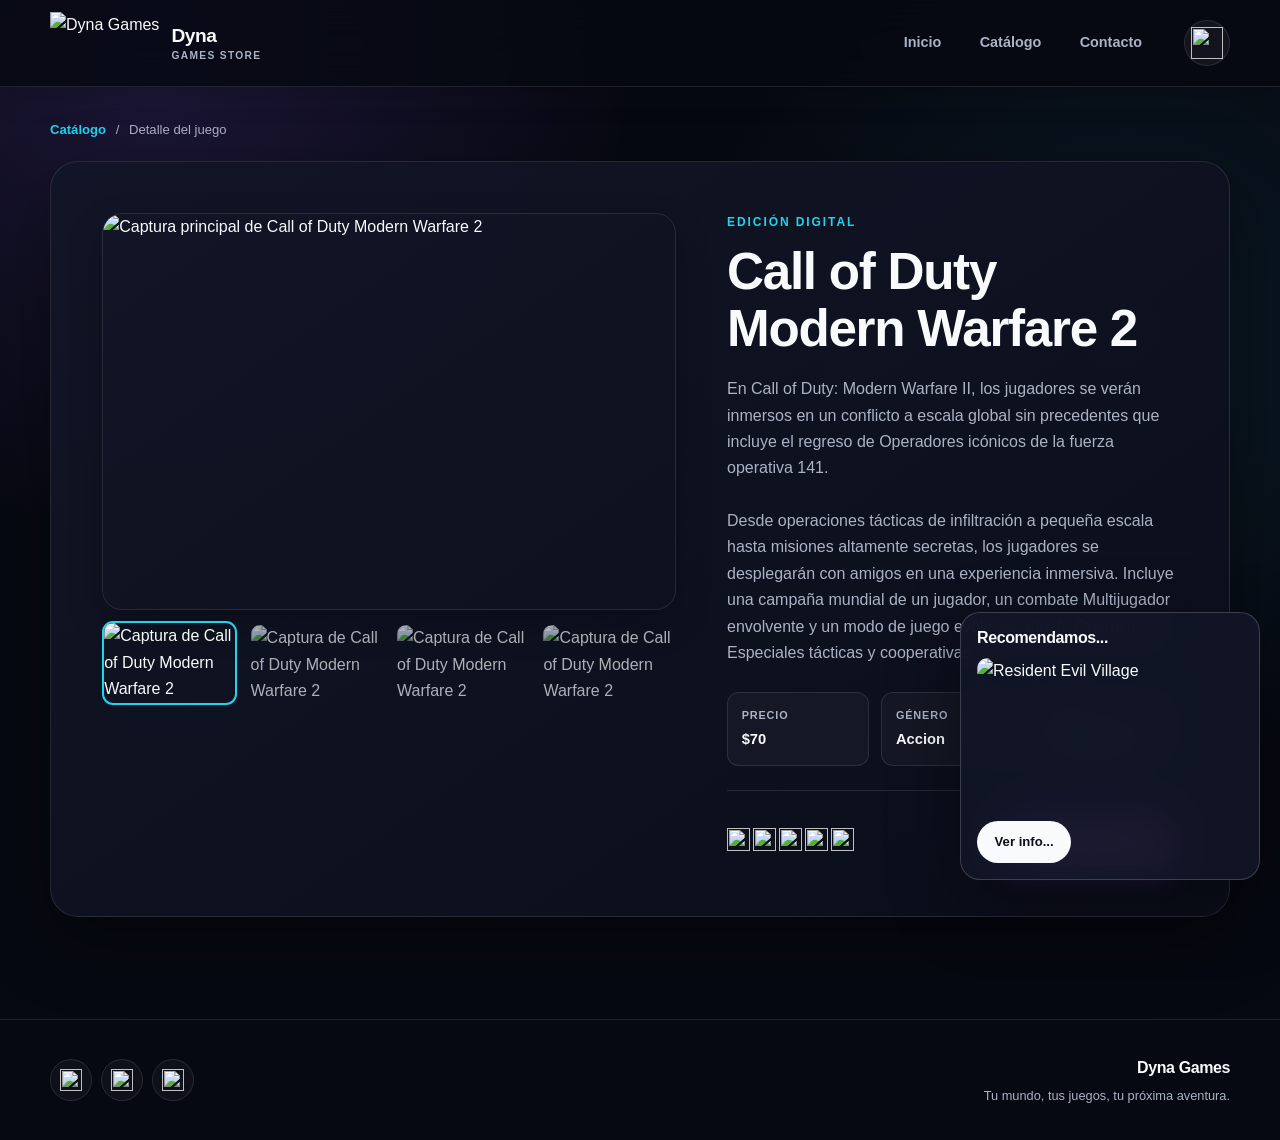
==== index-Productos.html @ 9511c618 "Add files via upload" ====
<!DOCTYPE html>
<html lang="es">
<head>
    <meta charset="UTF-8">
    <meta http-equiv="X-UA-Compatible" content="IE=edge">
    <meta name="viewport" content="width=device-width, initial-scale=1.0">
    <meta name="description" content="Conocé todos los detalles del juego seleccionado en Dyna Games.">
    <title>Dyna Games - Productos</title>
    <link rel="shortcut icon" href="img/logo.png" type="image/x-icon">
    <link rel="stylesheet" href="css/Style.css">
</head>
<body class="page-product">

    <header>

        <div class="flexbox centrado">
            
            <div class="logo">

                <div>
                    
                    <a href="index-Inicio.html" aria-label="Ir al inicio" class="brand-link">
                        <img src="img/logo.png" alt="Dyna Games">
                        <span class="brand-copy"><strong>Dyna</strong><small>Games Store</small></span>
                    </a>
                
                </div>

            </div>
          
                <nav aria-label="Navegación principal">
            
                    <a href="index-Inicio.html">Inicio</a>
                    <a href="index-Catalogo.html">Catálogo</a>
                    <a href="index-Inicio.html#contacto">Contacto</a>
    
                </nav>

        </div>

        <div class="compra">

            <div>
    
                <a href="#" aria-label="Ver carrito"><img src="img/compra2.png" alt=""></a>
    
            </div>
    
            <div>
    
                <a href="#" aria-label="Ver carrito"><img src="img/compra.png" alt=""></a>
    
            </div>
    
        </div>

    </header>

    <main>

    <nav class="breadcrumb centrado" aria-label="Migas de pan">
        <a href="index-Catalogo.html">Catálogo</a>
        <span aria-hidden="true">/</span>
        <span>Detalle del juego</span>
    </nav>

    <section class="flexProductos centrado">

        <div class="product-gallery">
            <div id="imagenprincipal">

            </div>

            <div id="imagenchica">

            </div>
        </div>

        <div id="detalleproducto" class="product-copy">

        </div>

        <div id="novedades">

        </div>
        

    </section>

    </main>

    <footer>

        <div class="centrado">

            <div class="footer-social">
                
                <a href="#" aria-label="Instagram"> <img src="img/instagram.png" alt=""></a>
                <a href="#" aria-label="Twitter"> <img src="img/twitter.png" alt=""></a>
                <a href="#" aria-label="Facebook"> <img src="img/facebook.png" alt=""></a>
    
            </div>
    
            <div class="footer-copy">

                <strong>Dyna Games</strong>
                <p>Tu mundo, tus juegos, tu próxima aventura.</p>
    
            </div>

        </div>

    </footer>
    



    <script src="js/script-bd.js"></script>
    <script src="js/script-productos.js"></script>
</body>
</html>
---- css/Style.css ----
:root {
    --fondo: #070912;
    --fondo-suave: #0b0e1a;
    --superficie: rgba(18, 22, 39, 0.88);
    --superficie-solida: #121627;
    --superficie-clara: #1a2035;
    --primario: #8b5cf6;
    --primario-fuerte: #7040e8;
    --acento: #22d3ee;
    --rosa: #ec4899;
    --texto: #f8fafc;
    --texto-suave: #aab3c5;
    --borde: rgba(255, 255, 255, 0.1);
    --borde-fuerte: rgba(255, 255, 255, 0.18);
}

* {
    box-sizing: border-box;
    margin: 0;
    padding: 0;
}

html {
    scroll-behavior: smooth;
}

body {
    min-width: 320px;
    overflow-x: hidden;
    background:
        radial-gradient(circle at 12% 5%, rgba(139, 92, 246, 0.16), transparent 30rem),
        radial-gradient(circle at 88% 30%, rgba(34, 211, 238, 0.08), transparent 28rem),
        var(--fondo);
    color: var(--texto);
    font-family: Inter, "Segoe UI", Roboto, Arial, sans-serif;
    line-height: 1.65;
    text-rendering: optimizeLegibility;
}

body::before {
    content: "";
    position: fixed;
    z-index: -1;
    inset: 0;
    opacity: 0.28;
    pointer-events: none;
    background-image: linear-gradient(rgba(255, 255, 255, 0.018) 1px, transparent 1px),
        linear-gradient(90deg, rgba(255, 255, 255, 0.018) 1px, transparent 1px);
    background-size: 42px 42px;
    mask-image: linear-gradient(to bottom, black, transparent 80%);
}

img {
    display: block;
    max-width: 100%;
}

a,
button,
input,
select,
textarea {
    font: inherit;
}

a {
    color: inherit;
}

button,
input,
select,
textarea {
    color: inherit;
}

h1,
h2,
h3,
strong {
    letter-spacing: -0.025em;
    line-height: 1.12;
}

.centrado {
    width: min(calc(100% - 2.5rem), 1180px);
    margin-inline: auto;
}

.eyebrow {
    color: var(--acento);
    font-size: 0.75rem;
    font-weight: 800;
    letter-spacing: 0.16em;
    text-transform: uppercase;
}

.button {
    min-height: 48px;
    display: inline-flex;
    align-items: center;
    justify-content: center;
    padding: 0.75rem 1.35rem;
    border: 1px solid transparent;
    border-radius: 999px;
    font-size: 0.9rem;
    font-weight: 800;
    text-decoration: none;
    transition: transform 180ms ease, background 180ms ease, border-color 180ms ease;
}

.button:hover,
.button:focus-visible {
    transform: translateY(-2px);
}

.button-primary {
    overflow: hidden;
    border: 0;
    background-color: var(--primario);
    background-image: linear-gradient(135deg, #9d75fa, #f15bab);
    box-shadow: 0 10px 24px rgba(0, 0, 0, 0.24);
}

.button-primary:hover,
.button-primary:focus-visible {
    background-color: var(--primario);
    background-image: linear-gradient(135deg, #9d75fa, #f15bab);
}

.button-ghost {
    border-color: var(--borde-fuerte);
    background: rgba(255, 255, 255, 0.07);
    backdrop-filter: blur(12px);
}

.button-ghost:hover,
.button-ghost:focus-visible {
    border-color: rgba(255, 255, 255, 0.4);
    background: rgba(255, 255, 255, 0.12);
}

/* Header */

header {
    position: sticky;
    z-index: 50;
    top: 0;
    border-bottom: 1px solid var(--borde);
    background: rgba(7, 9, 18, 0.82);
    box-shadow: 0 10px 30px rgba(0, 0, 0, 0.14);
    backdrop-filter: blur(20px);
}

.flexbox {
    min-height: 86px;
    display: flex;
    align-items: center;
    justify-content: space-between;
    gap: 2rem;
    padding-right: 4.5rem;
}

.brand-link {
    display: flex;
    align-items: center;
    gap: 0.75rem;
    text-decoration: none;
}

.logo img {
    width: auto;
    height: 62px;
    object-fit: contain;
}

.brand-copy {
    display: flex;
    flex-direction: column;
    line-height: 1;
}

.brand-copy strong {
    font-size: 1.2rem;
}

.brand-copy small {
    margin-top: 0.28rem;
    color: var(--texto-suave);
    font-size: 0.64rem;
    font-weight: 700;
    letter-spacing: 0.13em;
    text-transform: uppercase;
}

header nav {
    display: flex;
    align-items: center;
    gap: 0.4rem;
}

header nav a {
    position: relative;
    padding: 0.7rem 1rem;
    border-radius: 999px;
    color: var(--texto-suave);
    font-size: 0.9rem;
    font-weight: 700;
    text-decoration: none;
    transition: color 180ms ease, background 180ms ease;
}

header nav a:hover,
header nav a:focus-visible {
    color: var(--texto);
    background: rgba(255, 255, 255, 0.06);
}

header nav a[aria-current="page"],
#inicio,
#catalogo {
    color: var(--texto);
    background: rgba(139, 92, 246, 0.16);
    box-shadow: inset 0 0 0 1px rgba(139, 92, 246, 0.28);
}

.compra {
    position: absolute;
    top: 50%;
    right: max(1.25rem, calc((100vw - 1180px) / 2));
    width: 46px;
    height: 46px;
    transform: translateY(-50%);
}

.compra::before {
    content: "";
    position: absolute;
    inset: 0;
    border: 1px solid var(--borde);
    border-radius: 50%;
    background: rgba(255, 255, 255, 0.05);
}

.compra div {
    position: absolute;
    inset: 7px;
}

.compra a,
.compra img {
    width: 100%;
    height: 100%;
}

.compra img {
    object-fit: contain;
}

.compra div:nth-child(2) {
    opacity: 0;
    transition: opacity 180ms ease;
}

.compra:hover div:nth-child(2),
.compra:focus-within div:nth-child(2) {
    opacity: 1;
}

/* Hero */

#banner {
    width: min(calc(100% - 2.5rem), 1380px);
    min-height: min(72vh, 720px);
    overflow: hidden;
    margin: 1.5rem auto 0;
    border: 1px solid var(--borde);
    border-radius: 28px;
    background: #080b14;
    box-shadow: 0 24px 70px rgba(0, 0, 0, 0.38);
}

#slider {
    position: relative;
    overflow: hidden;
    min-height: min(72vh, 720px);
    display: flex;
    align-items: center;
    padding: clamp(2rem, 7vw, 6.5rem);
    background-image: url("../img/juego1.jpg");
    background-position: center;
    background-repeat: no-repeat;
    background-size: cover;
    transition: background-image 1s ease;
    isolation: isolate;
}

#slider::before {
    content: "";
    position: absolute;
    z-index: 0;
    inset: 0;
    background: linear-gradient(90deg, rgba(5, 7, 14, 0.94) 0%, rgba(5, 7, 14, 0.7) 46%, rgba(5, 7, 14, 0.15) 80%),
        linear-gradient(0deg, rgba(5, 7, 14, 0.62), transparent 55%);
}

#slider > div {
    position: relative;
    z-index: 1;
    width: min(620px, 100%);
}

#slider h1 {
    max-width: 700px;
    margin: 0.65rem 0 1rem;
    font-size: clamp(3rem, 7vw, 6.2rem);
    letter-spacing: -0.06em;
}

.hero-copy {
    max-width: 560px;
    color: #d5dbea;
    font-size: clamp(1rem, 2vw, 1.15rem);
}

.hero-actions {
    display: flex;
    flex-wrap: wrap;
    gap: 0.75rem;
    margin-top: 2rem;
}

/* Section headings and game cards */

.flex {
    display: flex;
    flex-wrap: wrap;
    padding-block: clamp(4rem, 8vw, 7rem);
}

.section-heading,
.flex > h2 {
    width: 100%;
    margin-bottom: 2.2rem;
}

.section-heading {
    display: grid;
    grid-template-columns: minmax(0, 1fr) minmax(280px, 0.55fr);
    align-items: end;
    gap: 0.7rem 3rem;
}

.section-heading .eyebrow {
    grid-column: 1 / -1;
}

.section-heading h2,
.flex > h2 {
    font-size: clamp(2rem, 4vw, 3.4rem);
}

.section-heading > p:last-child {
    color: var(--texto-suave);
}

#grilla {
    width: 100%;
    display: grid;
    grid-template-columns: repeat(3, minmax(0, 1fr));
    gap: 1.25rem;
}

#grilla figure {
    position: relative;
    min-width: 0;
    aspect-ratio: 4 / 3;
    overflow: hidden;
    border: 1px solid var(--borde);
    border-radius: 20px;
    background: var(--superficie-solida);
    box-shadow: 0 14px 35px rgba(0, 0, 0, 0.24);
    isolation: isolate;
}

#grilla figure::after {
    content: "";
    position: absolute;
    z-index: 1;
    inset: 0;
    border-radius: inherit;
    box-shadow: inset 0 0 0 1px rgba(255, 255, 255, 0.035);
    pointer-events: none;
}

#grilla figure > img {
    width: 100%;
    height: 100%;
    object-fit: cover;
    transition: transform 500ms cubic-bezier(0.2, 0.75, 0.2, 1), filter 300ms ease;
}

#grilla figcaption {
    position: absolute;
    z-index: 2;
    inset: 0;
    display: flex;
    flex-direction: column;
    align-items: flex-start;
    justify-content: flex-end;
    gap: 0.75rem;
    padding: clamp(1.2rem, 3vw, 2rem);
    background: linear-gradient(180deg, rgba(8, 10, 20, 0.2), rgba(8, 10, 20, 0.97) 68%);
    opacity: 0;
    pointer-events: none;
    transform: translateY(100%);
    transition: opacity 280ms ease, transform 420ms cubic-bezier(0.2, 0.75, 0.2, 1);
}

#grilla figcaption h3 {
    font-size: clamp(1.1rem, 2vw, 1.45rem);
}

#grilla figcaption p {
    display: -webkit-box;
    overflow: hidden;
    color: var(--texto-suave);
    font-size: 0.88rem;
    line-height: 1.5;
    -webkit-box-orient: vertical;
    -webkit-line-clamp: 3;
}

#grilla figure:hover > img,
#grilla figure:focus-within > img {
    filter: saturate(0.75);
    transform: scale(1.06);
}

#grilla figure:hover figcaption,
#grilla figure:focus-within figcaption {
    opacity: 1;
    pointer-events: auto;
    transform: translateY(0);
}

#grilla figure:focus-within {
    outline: 3px solid var(--acento);
    outline-offset: 3px;
}

#grilla figcaption a,
#novedades a {
    min-height: 42px;
    display: inline-flex;
    align-items: center;
    justify-content: center;
    padding: 0.65rem 1.1rem;
    border-radius: 999px;
    background: var(--texto);
    color: #0b0e1a;
    font-size: 0.82rem;
    font-weight: 800;
    text-decoration: none;
    transition: color 180ms ease, background 180ms ease, transform 180ms ease;
}

#grilla figcaption a:hover,
#grilla figcaption a:focus-visible,
#novedades a:hover,
#novedades a:focus-visible {
    background: var(--acento);
    transform: translateY(-2px);
}

/* Contact */

#segundaseccion {
    width: min(calc(100% - 2.5rem), 1180px);
    display: grid;
    grid-template-columns: minmax(320px, 0.9fr) minmax(0, 1.1fr);
    overflow: hidden;
    margin: 0 auto clamp(4rem, 8vw, 7rem);
    border: 1px solid var(--borde);
    border-radius: 28px;
    background: var(--superficie);
    box-shadow: 0 24px 70px rgba(0, 0, 0, 0.38);
}

#imagen {
    position: relative;
    min-height: 100%;
    background-position: center;
    background-size: cover;
}

#imagen::after {
    content: "";
    position: absolute;
    inset: 0;
    background: linear-gradient(90deg, transparent 55%, rgba(18, 22, 39, 0.9));
}

.form {
    width: 100%;
    padding: clamp(2rem, 6vw, 4.5rem);
}

.form h2 {
    margin: 0.55rem 0 0.75rem;
    font-size: clamp(2.2rem, 4vw, 3.5rem);
}

.form-intro {
    max-width: 520px;
    color: var(--texto-suave);
}

#formulario {
    display: flex;
    flex-direction: column;
}

.form h3 {
    margin: 2.2rem 0 0.65rem;
    font-size: 1rem;
}

#formulario label {
    margin: 1rem 0 0.4rem;
    color: #dce2ef;
    font-size: 0.82rem;
    font-weight: 700;
}

#formulario .input,
#formulario textarea {
    width: 100%;
    border: 1px solid var(--borde);
    border-radius: 12px;
    outline: none;
    background: rgba(7, 9, 18, 0.6);
    color: var(--texto);
    transition: border-color 180ms ease, box-shadow 180ms ease, background 180ms ease;
}

#formulario .input {
    min-height: 48px;
    padding: 0.75rem 0.9rem;
}

#formulario textarea {
    min-height: 140px;
    max-height: 320px;
    padding: 0.9rem;
    resize: vertical;
}

#formulario .input:focus,
#formulario textarea:focus {
    border-color: var(--primario);
    background: rgba(7, 9, 18, 0.88);
    box-shadow: 0 0 0 4px rgba(139, 92, 246, 0.12);
}

#formulario p {
    min-height: 1.2rem;
    font-size: 0.78rem;
}

#formulario .terminos2 {
    display: flex;
    align-items: center;
    gap: 0.65rem;
    margin-top: 1.25rem;
    cursor: pointer;
}

#terminos {
    width: 18px;
    height: 18px;
    accent-color: var(--primario);
}

#boton,
#boton2 {
    min-height: 50px;
    border: 0;
    border-radius: 999px;
    background: linear-gradient(135deg, var(--primario), var(--rosa));
    color: var(--texto);
    font-size: 0.92rem;
    font-weight: 800;
    cursor: pointer;
    box-shadow: 0 12px 28px rgba(139, 92, 246, 0.22);
    transition: transform 180ms ease, filter 180ms ease;
}

#boton {
    width: 100%;
    margin-top: 0.9rem;
    padding: 0.75rem 1.25rem;
}

#boton:hover,
#boton:focus-visible,
#boton2:hover,
#boton2:focus-visible {
    filter: brightness(1.12);
    transform: translateY(-2px);
}

/* Catalog */

.catalog-hero {
    padding: clamp(3.5rem, 7vw, 6rem) 0 1rem;
}

.catalog-heading {
    margin-bottom: 2.25rem;
}

.catalog-heading h1 {
    margin: 0.55rem 0 0.75rem;
    font-size: clamp(3rem, 7vw, 5.8rem);
    letter-spacing: -0.055em;
}

.catalog-heading > p:last-child {
    max-width: 580px;
    color: var(--texto-suave);
    font-size: 1.05rem;
}

.filter-shell {
    padding: 1.25rem;
    border: 1px solid var(--borde);
    border-radius: 20px;
    background: var(--superficie);
    box-shadow: 0 14px 35px rgba(0, 0, 0, 0.24);
    backdrop-filter: blur(16px);
}

.titulo {
    display: grid;
    grid-template-columns: repeat(3, minmax(0, 1fr));
    gap: 1rem;
}

.titulo article {
    min-width: 0;
    display: flex;
    flex-wrap: wrap;
    align-content: flex-start;
    gap: 0.65rem;
    padding: 1rem;
    border: 1px solid var(--borde);
    border-radius: 14px;
    background: rgba(7, 9, 18, 0.48);
}

.titulo article > label:first-child {
    width: 100%;
    color: #dce2ef;
    font-size: 0.8rem;
    font-weight: 800;
    letter-spacing: 0.04em;
}

.titulo article:nth-child(3) {
    display: grid;
    grid-template-columns: repeat(2, max-content);
}

.titulo article:nth-child(3) > label:first-child {
    grid-column: 1 / -1;
}

.titulo article:nth-child(3) label:not(:first-child) {
    display: flex;
    align-items: center;
    gap: 0.42rem;
    color: var(--texto-suave);
    font-size: 0.82rem;
    cursor: pointer;
}

.titulo input[type="search"],
.titulo select {
    width: 100%;
    min-height: 46px;
    padding: 0.7rem 0.8rem;
    border: 1px solid var(--borde);
    border-radius: 10px;
    outline: none;
    background: var(--fondo-suave);
    color: var(--texto);
}

.titulo input:focus,
.titulo select:focus {
    border-color: var(--primario);
    box-shadow: 0 0 0 3px rgba(139, 92, 246, 0.12);
}

.titulo select option {
    background: var(--superficie-solida);
}

.titulo input[type="radio"] {
    accent-color: var(--primario);
}

.page-catalog #primeraseccion {
    padding-top: 3.5rem;
}

.page-catalog #primeraseccion > h2 {
    margin-bottom: 2rem;
}

#btn_numeros {
    width: 100%;
    display: flex;
    justify-content: center;
    gap: 0.55rem;
    padding-top: 2.25rem;
}

#btn_numeros img {
    width: 46px;
    height: 46px;
    border-radius: 50%;
    object-fit: contain;
    cursor: pointer;
    transition: transform 180ms ease, filter 180ms ease;
}

#btn_numeros img:hover {
    filter: brightness(1.15);
    transform: translateY(-2px);
}

/* Product */

.breadcrumb {
    display: flex;
    align-items: center;
    gap: 0.6rem;
    padding-top: 2rem;
    color: var(--texto-suave);
    font-size: 0.82rem;
}

.breadcrumb a {
    color: var(--acento);
    font-weight: 700;
    text-decoration: none;
}

.flexProductos {
    position: relative;
    display: grid;
    grid-template-columns: minmax(0, 1.12fr) minmax(340px, 0.88fr);
    align-items: start;
    gap: clamp(1.5rem, 4vw, 3.5rem);
    margin-block: 1.25rem clamp(4rem, 8vw, 7rem);
    padding: clamp(1.25rem, 4vw, 3.25rem);
    border: 1px solid var(--borde);
    border-radius: 28px;
    background: linear-gradient(145deg, rgba(18, 22, 39, 0.96), rgba(11, 14, 26, 0.96));
    box-shadow: 0 24px 70px rgba(0, 0, 0, 0.38);
}

.flexProductos > * {
    min-width: 0;
}

.product-gallery {
    grid-column: 1;
    display: flex;
    flex-direction: column;
    gap: 0.85rem;
}

#imagenprincipal {
    width: 100%;
}

#imagenprincipal > img {
    width: 100%;
    min-height: clamp(300px, 31vw, 440px);
    aspect-ratio: 16 / 9;
    border: 1px solid var(--borde);
    border-radius: 20px;
    object-fit: cover;
    box-shadow: 0 14px 35px rgba(0, 0, 0, 0.24);
}

.product-copy {
    grid-column: 2;
    min-width: 0;
}

.product-copy .eyebrow {
    margin-bottom: 0.65rem;
}

.product-copy h2 {
    margin-bottom: 1.15rem;
    font-size: clamp(2.2rem, 4vw, 3.6rem);
    overflow-wrap: anywhere;
}

.product-copy > p:not(.eyebrow) {
    color: var(--texto-suave);
}

.product-meta {
    display: grid;
    grid-template-columns: repeat(3, minmax(0, 1fr));
    gap: 0.75rem;
    margin-top: 1.6rem;
}

.product-meta span {
    min-width: 0;
    display: flex;
    flex-direction: column;
    gap: 0.15rem;
    padding: 0.85rem;
    border: 1px solid var(--borde);
    border-radius: 12px;
    background: rgba(255, 255, 255, 0.035);
}

.product-meta small {
    color: var(--texto-suave);
    font-size: 0.68rem;
    font-weight: 700;
    letter-spacing: 0.08em;
    text-transform: uppercase;
}

.product-meta b {
    color: var(--texto);
    font-size: 0.92rem;
    overflow-wrap: anywhere;
}

#imagenchica {
    width: 100%;
    display: grid;
    grid-template-columns: repeat(4, minmax(0, 1fr));
    gap: 0.75rem;
}

#imagenchica > img {
    width: 100%;
    aspect-ratio: 16 / 10;
    border: 2px solid transparent;
    border-radius: 11px;
    object-fit: cover;
    cursor: pointer;
    opacity: 0.68;
    transition: opacity 180ms ease, border-color 180ms ease, transform 180ms ease;
}

#imagenchica > img:hover,
#imagenchica > img:focus,
#imagenchica > img.active {
    border-color: var(--acento);
    opacity: 1;
    transform: translateY(-2px);
}

.accionesProducto {
    display: flex;
    flex-wrap: wrap;
    align-items: center;
    gap: 1rem;
    margin-top: 1.5rem;
    padding-top: 1.5rem;
    border-top: 1px solid var(--borde);
}

.calificacion {
    display: flex;
    align-items: center;
    gap: 0.18rem;
}

.calificacion #estrellas {
    width: 23px;
    height: 23px;
    object-fit: contain;
}

.btn {
    min-width: 180px;
    margin-left: auto;
}

#boton2 {
    width: 100%;
    padding: 0.75rem 1.5rem;
}

#novedades {
    position: fixed;
    z-index: 40;
    right: 1.25rem;
    bottom: 1.25rem;
    width: min(300px, calc(100vw - 2.5rem));
    padding: 1rem;
    border: 1px solid var(--borde-fuerte);
    border-radius: 20px;
    background: rgba(18, 22, 39, 0.94);
    box-shadow: 0 24px 70px rgba(0, 0, 0, 0.38);
    opacity: 0;
    pointer-events: none;
    transform: translateY(16px) scale(0.98);
    backdrop-filter: blur(18px);
    transition: opacity 350ms ease, transform 350ms ease;
}

#novedades.visible {
    opacity: 1;
    pointer-events: auto;
    transform: translateY(0) scale(1);
}

#novedades h2 {
    margin-bottom: 0.7rem;
    font-size: 1rem;
}

#novedades img {
    width: 100%;
    aspect-ratio: 16 / 9;
    margin-bottom: 0.8rem;
    border-radius: 11px;
    object-fit: cover;
}

/* Footer */

footer {
    border-top: 1px solid var(--borde);
    background: rgba(7, 9, 18, 0.78);
}

footer > div {
    min-height: 120px;
    display: flex;
    align-items: center;
    justify-content: space-between;
    gap: 2rem;
}

.footer-social {
    display: flex;
    gap: 0.55rem;
}

.footer-social a {
    width: 42px;
    height: 42px;
    display: grid;
    place-items: center;
    border: 1px solid var(--borde);
    border-radius: 50%;
    background: rgba(255, 255, 255, 0.04);
    transition: border-color 180ms ease, transform 180ms ease, background 180ms ease;
}

.footer-social a:hover,
.footer-social a:focus-visible {
    border-color: var(--acento);
    background: rgba(34, 211, 238, 0.1);
    transform: translateY(-3px);
}

.footer-social img {
    width: 22px;
    height: 22px;
    object-fit: contain;
}

.footer-copy {
    text-align: right;
}

.footer-copy strong {
    font-size: 1rem;
}

.footer-copy p {
    margin-top: 0.25rem;
    color: var(--texto-suave);
    font-size: 0.8rem;
}

/* Tablet */

@media (max-width: 920px) {
    .centrado {
        width: min(calc(100% - 2rem), 1180px);
    }

    .brand-copy {
        display: none;
    }

    #grilla {
        grid-template-columns: repeat(2, minmax(0, 1fr));
    }

    #segundaseccion {
        width: min(calc(100% - 2rem), 1180px);
        grid-template-columns: 0.72fr 1.28fr;
    }

    .titulo {
        grid-template-columns: repeat(2, minmax(0, 1fr));
    }

    .titulo article:nth-child(3) {
        grid-column: 1 / -1;
        grid-template-columns: repeat(4, max-content);
    }

    .flexProductos {
        display: flex;
        flex-direction: column;
    }

    .product-gallery,
    #imagenprincipal {
        width: 100%;
    }

    .product-gallery,
    .product-copy {
        grid-column: auto;
    }

    #imagenprincipal > img {
        min-height: auto;
    }

}

/* Mobile */

@media (max-width: 640px) {
    .centrado {
        width: min(calc(100% - 1.5rem), 1180px);
    }

    header {
        position: relative;
    }

    .flexbox {
        min-height: auto;
        flex-direction: column;
        align-items: flex-start;
        gap: 0.25rem;
        padding: 0.55rem 3.5rem 0.75rem 0;
    }

    .logo img {
        height: 54px;
    }

    header nav {
        width: 100%;
        gap: 0.15rem;
        overflow-x: auto;
        scrollbar-width: none;
    }

    header nav::-webkit-scrollbar {
        display: none;
    }

    header nav a {
        flex: 0 0 auto;
        padding: 0.55rem 0.7rem;
        font-size: 0.82rem;
    }

    .compra {
        top: 0.9rem;
        right: 0.75rem;
        width: 42px;
        height: 42px;
        transform: none;
    }

    #banner {
        width: calc(100% - 1.5rem);
        min-height: 590px;
        margin-top: 0.75rem;
        border-radius: 20px;
    }

    #slider {
        min-height: 590px;
        align-items: flex-end;
        padding: 1.5rem;
    }

    #slider::before {
        background: linear-gradient(0deg, rgba(5, 7, 14, 0.98), rgba(5, 7, 14, 0.2) 78%);
    }

    #slider h1 {
        font-size: clamp(2.65rem, 14vw, 4rem);
    }

    .hero-actions {
        flex-direction: column;
    }

    .hero-actions .button {
        width: 100%;
    }

    .flex {
        padding-block: 4.25rem;
    }

    .section-heading {
        grid-template-columns: 1fr;
    }

    .section-heading .eyebrow {
        grid-column: auto;
    }

    #grilla {
        grid-template-columns: 1fr;
    }

    #grilla figure {
        aspect-ratio: 16 / 11;
    }

    #grilla figcaption {
        inset: auto 0 0;
        min-height: 58%;
        padding: 4.5rem 1rem 1rem;
        background: linear-gradient(transparent, rgba(8, 10, 20, 0.98) 62%);
        opacity: 1;
        pointer-events: auto;
        transform: none;
    }

    #grilla figcaption p {
        -webkit-line-clamp: 2;
    }

    #segundaseccion {
        width: calc(100% - 1.5rem);
        grid-template-columns: 1fr;
    }

    #imagen {
        min-height: 280px;
        background-position: center 28%;
    }

    #imagen::after {
        background: linear-gradient(0deg, rgba(18, 22, 39, 0.96), transparent 55%);
    }

    .form {
        padding: 1.5rem;
    }

    .catalog-hero {
        padding-top: 3rem;
    }

    .filter-shell {
        padding: 0.7rem;
    }

    .titulo {
        grid-template-columns: 1fr;
    }

    .titulo article:nth-child(3) {
        grid-column: auto;
        grid-template-columns: repeat(2, max-content);
    }

    .page-catalog #primeraseccion {
        padding-top: 3rem;
    }

    .breadcrumb {
        padding-top: 1.25rem;
    }

    .flexProductos {
        width: calc(100% - 1.5rem);
        gap: 1.2rem;
        margin-top: 0.9rem;
        padding: 1rem;
        border-radius: 20px;
    }

    #imagenprincipal {
        display: block;
        overflow: hidden;
    }

    #imagenprincipal > img {
        width: 100%;
        margin-bottom: 1.25rem;
        border-radius: 14px;
    }

    .product-copy h2 {
        font-size: clamp(1.65rem, 8vw, 2.3rem);
    }

    .product-meta {
        grid-template-columns: 1fr;
    }

    .accionesProducto {
        flex-direction: column;
        align-items: stretch;
    }

    .calificacion {
        width: 100%;
    }

    .btn {
        width: 100%;
        min-width: 0;
        margin-left: 0;
    }

    #imagenchica {
        grid-template-columns: repeat(2, minmax(0, 1fr));
    }

    #novedades {
        right: 0.75rem;
        bottom: 0.75rem;
        left: 0.75rem;
        width: auto;
    }

    #novedades img {
        max-height: 150px;
    }

    footer > div {
        min-height: 150px;
        flex-direction: column;
        justify-content: center;
        gap: 1rem;
        text-align: center;
    }

    .footer-copy {
        text-align: center;
    }
}

@media (hover: none), (pointer: coarse) {
    #grilla figcaption {
        inset: auto 0 0;
        min-height: 58%;
        padding: 4.5rem 1rem 1rem;
        background: linear-gradient(transparent, rgba(8, 10, 20, 0.98) 62%);
        opacity: 1;
        pointer-events: auto;
        transform: none;
    }
}

@media (prefers-reduced-motion: reduce) {
    html {
        scroll-behavior: auto;
    }

    *,
    *::before,
    *::after {
        scroll-behavior: auto !important;
        transition-duration: 0.01ms !important;
        animation-duration: 0.01ms !important;
        animation-iteration-count: 1 !important;
    }
}
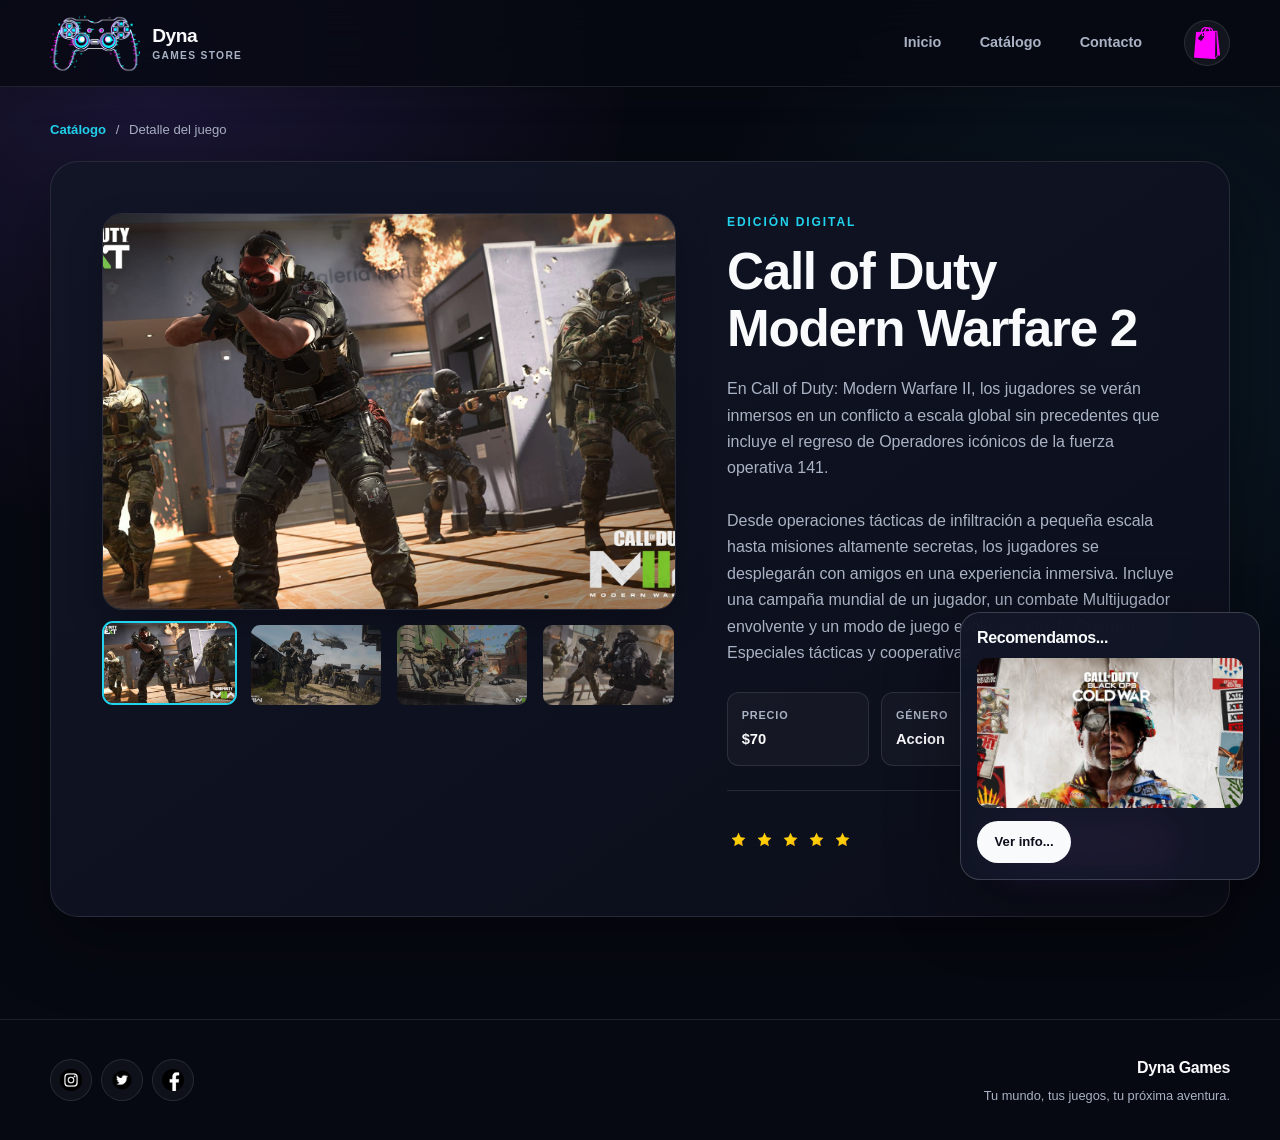
==== commit 4d46be93: "Add files via upload" ====
--- a/index-Productos.html
+++ b/index-Productos.html
@@ -19,7 +19,7 @@
 
                 <div>
                     
-                    <a href="index-Inicio.html" aria-label="Ir al inicio" class="brand-link">
+                    <a href="index.html" aria-label="Ir al inicio" class="brand-link">
                         <img src="img/logo.png" alt="Dyna Games">
                         <span class="brand-copy"><strong>Dyna</strong><small>Games Store</small></span>
                     </a>
@@ -30,9 +30,9 @@
           
                 <nav aria-label="Navegación principal">
             
-                    <a href="index-Inicio.html">Inicio</a>
+                    <a href="index.html">Inicio</a>
                     <a href="index-Catalogo.html">Catálogo</a>
-                    <a href="index-Inicio.html#contacto">Contacto</a>
+                    <a href="index.html#contacto">Contacto</a>
     
                 </nav>
 
